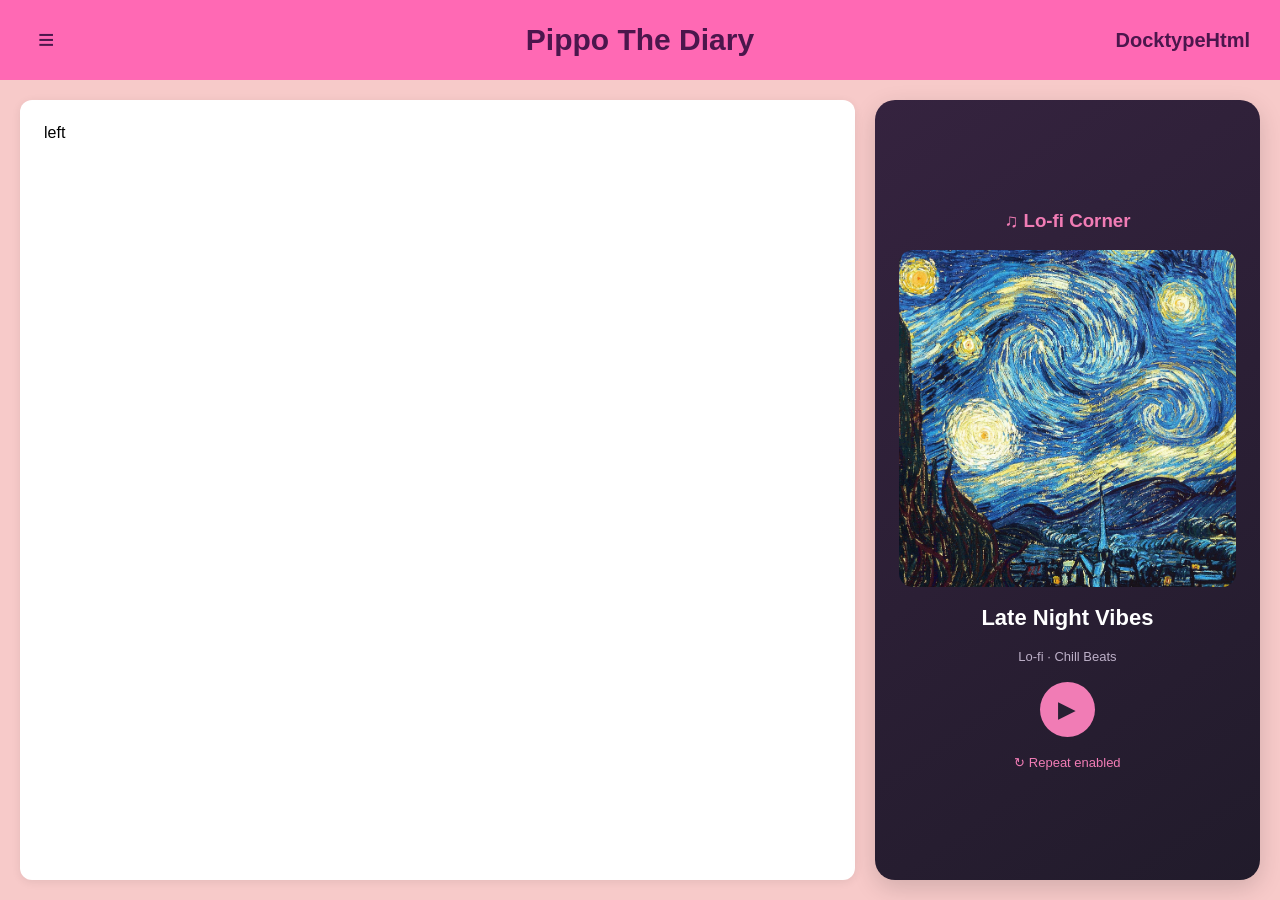
==== index.html @ 1c734524 "initial setup of the project" ====
<!DOCTYPE html>
<html>
<head>
    <title>WEB DEV PROJECT - SCHOOLAR DIARY</title>
    <link rel="stylesheet" href="style.css">
</head>

<body>
    <header class="navbar">

        <button type="button" id="hamburger" class="hamburger">
            ≡
        </button>

        <div class="nav-name">
            <a href="index.html">Pippo The Diary</a>
        </div>

        <div class="nav-team">
            <a href="about.html">DocktypeHtml</a>

        </div>
      </header>
          <div class="container">
           <div class="left">
             left 
            </div> 
                        <div class="lofi-player">

            <h3>♫ Lo-fi Corner</h3>

            <img src="media/lofi.jpg" alt="Lo-fi room">

            <h2>Late Night Vibes</h2>
            <p>Lo-fi · Chill Beats</p>

            <audio id="lofiAudio" loop>
                <source src="media/lofi.mp3" type="audio/mpeg">
            </audio>

            <button id="playBtn" onclick="toggleMusic()">
                ▶
            </button>

            <p class="repeat-text">↻ Repeat enabled</p>

        </div>

          </div>
    <script src="script.js">
      
    </script>
</body>
</html>
---- style.css ----
/* GLOBAL RESET */

* {
    margin: 0;
    padding: 0;
    box-sizing: border-box;
}

html, body {
    width: 100%;
    min-height: 100%;
}

body {
    background-color: #f3f1f5;
    font-family: Arial, sans-serif;
}


/* NAVBAR */

.navbar {
    display: grid;
    grid-template-columns: 1fr 1fr 1fr;
    align-items: center;
    padding: 15px 30px;
    background-color: #FF69B4;
    min-height: 80px;
}

.hamburger {
    justify-self: start;
    font-size: 28px;
    cursor: pointer;
    background: none;
    border: none;
    padding: 8px;
    color: #4B164C;
}

.nav-name {
    justify-self: center;
    font-size: 30px;
    font-weight: bold;
}

.nav-team {
    justify-self: end;
    font-size: 20px;
    font-weight: bold;
}

.nav-name a,
.nav-team a {
    color: #4B164C;
    text-decoration: none;
}

.nav-name a:hover,
.nav-team a:hover {
    color: #A64D79;
}


/* MAIN CONTAINER */

.container {
    display: flex;
    flex-direction: row;

    width: 100%;
    min-height: calc(100vh - 80px);

    padding: 20px;
    gap: 20px;

    background-color: #F7CAC9;
}


/* LEFT SECTION - 70% */

.left {
    flex: 7;
    min-width: 0;

    background-color: white;
    padding: 24px;

    border-radius: 12px;
    box-shadow: 0 2px 10px rgba(0, 0, 0, 0.08);
}


/* RIGHT SECTION - 30% (LOFI PLAYER) */

.lofi-player {
    flex: 3;
    min-width: 0;

    display: flex;
    flex-direction: column;
    align-items: center;
    justify-content: center;

    gap: 18px;
    padding: 24px;

    background: linear-gradient(145deg, #35233F, #211B2B);
    color: white;

    border-radius: 20px;
    box-shadow: 0 8px 25px rgba(0, 0, 0, 0.15);

    text-align: center;

    transition: transform 0.3s ease;
}

.lofi-player:hover {
    transform: scale(1.025);
}


/* ALBUM IMAGE */

.lofi-player img {
    width: 100%;
    aspect-ratio: 1 / 1;

    object-fit: cover;
    border-radius: 14px;
}


/* SONG DETAILS */

.lofi-player h3 {
    color: #F17CB5;
}

.lofi-player h2 {
    font-size: 22px;
}

.lofi-player p {
    color: #BDB0C8;
    font-size: 13px;
}


/* PLAY BUTTON */

.lofi-player button {
    width: 55px;
    height: 55px;

    border: none;
    border-radius: 50%;

    background: #F17CB5;
    color: #282033;

    font-size: 23px;
    cursor: pointer;
}

.lofi-player button:hover {
    transform: scale(1.08);
}

.lofi-player .repeat-text {
    color: #F17CB5;
}


/* MEMORY PAGE STYLES */

.right {
    flex: 3;
    min-width: 0;

    display: flex;
    background-color: white;
    padding: 24px;

    border-radius: 12px;
    box-shadow: 0 2px 10px rgba(0, 0, 0, 0.08);
}

.vertical {
    display: flex;
    flex-direction: column;

    flex: 1;
    min-height: 0;
    width: 100%;

    gap: 20px;
}

.mem1, .mem2, .mem3 {
    background-color: #F7F7F7;
    padding: 20px;

    border-radius: 12px;
    box-shadow: 0 2px 8px rgba(0, 0, 0, 0.06);

    min-height: 0;
}

.mem1 {
    flex: 4;
}

.mem2 {
    flex: 3;
}

.mem3 {
    flex: 3;
}
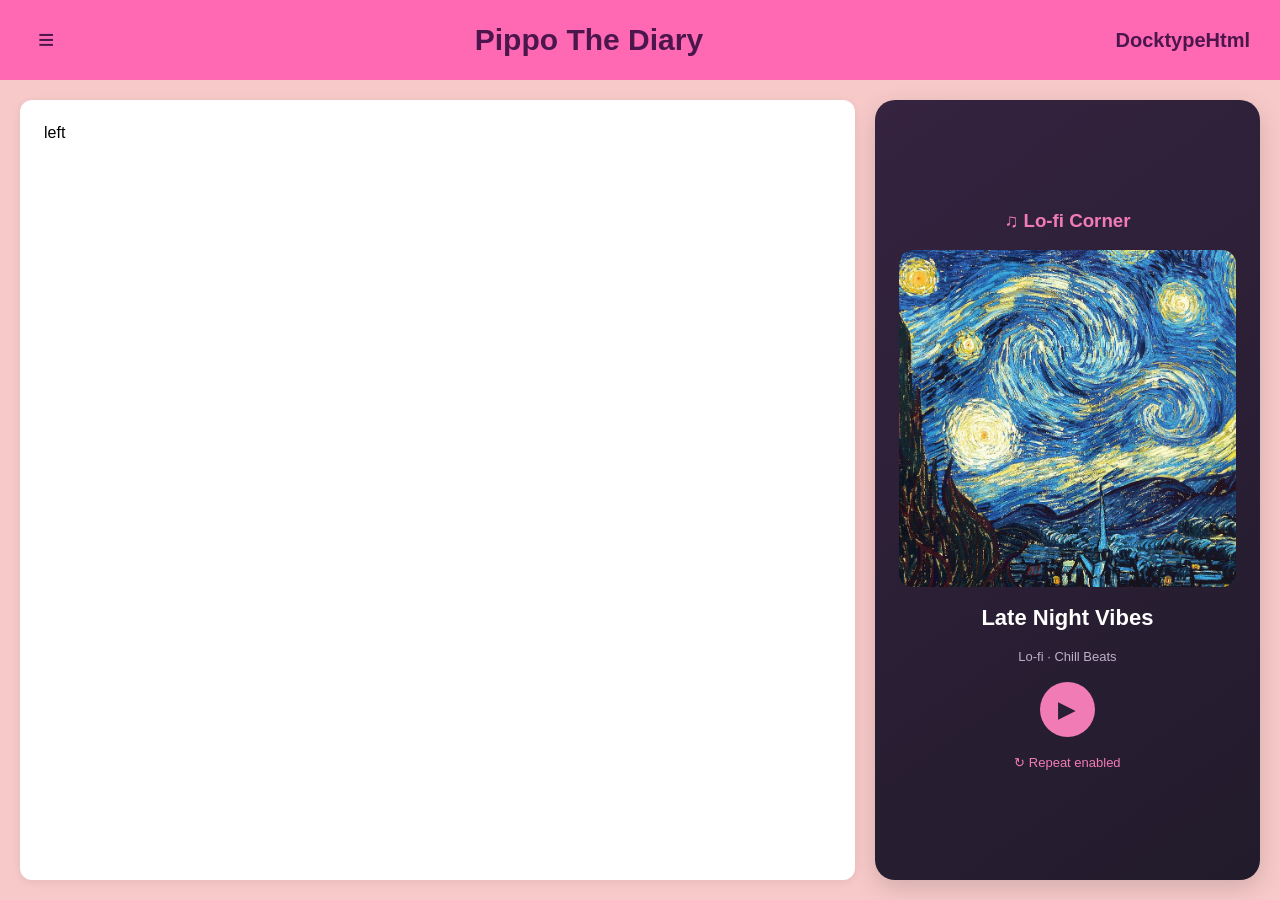
==== commit 315ab9cb: "working hamburger button" ====
--- a/index.html
+++ b/index.html
@@ -11,6 +11,12 @@
         <button type="button" id="hamburger" class="hamburger">
             ≡
         </button>
+       <ul id="navMenu" class="nav-menu">
+         <li><a href="index.html">Home</a></li> 
+        <li><a href="calendar.html">Calendar</a></li>
+        <li><a href="diary.html">Diary</a></li>
+        <li><a href="about.html">About Us</a></li>
+        </ul> 
 
         <div class="nav-name">
             <a href="index.html">Pippo The Diary</a>
--- a/style.css
+++ b/style.css
@@ -1,3 +1,4 @@
+
 
 /* GLOBAL RESET */
 
@@ -21,16 +22,18 @@
 /* NAVBAR */
 
 .navbar {
-    display: grid;
-    grid-template-columns: 1fr 1fr 1fr;
+    display: flex;
     align-items: center;
+    justify-content: space-between;
     padding: 15px 30px;
     background-color: #FF69B4;
     min-height: 80px;
-}
+    position: relative;
+}
+
+/* HAMBURGER BUTTON */
 
 .hamburger {
-    justify-self: start;
     font-size: 28px;
     cursor: pointer;
     background: none;
@@ -39,17 +42,21 @@
     color: #4B164C;
 }
 
+/* WEBSITE NAME */
+
 .nav-name {
-    justify-self: center;
     font-size: 30px;
     font-weight: bold;
 }
 
+/* TEAM NAME */
+
 .nav-team {
-    justify-self: end;
     font-size: 20px;
     font-weight: bold;
 }
+
+/* NAVBAR LINKS */
 
 .nav-name a,
 .nav-team a {
@@ -62,38 +69,68 @@
     color: #A64D79;
 }
 
+/* HAMBURGER MENU */
+
+.nav-menu {
+    display: none;
+    position: absolute;
+    top: 100%;
+    left: 0;
+    width: 100%;
+    background-color: #FF69B4;
+    list-style: none;
+    padding: 15px;
+}
+
+/* SHOW MENU */
+
+.nav-menu.active {
+    display: block;
+}
+
+/* MENU ITEMS */
+
+.nav-menu li {
+    padding: 10px;
+}
+
+.nav-menu a {
+    color: #4B164C;
+    text-decoration: none;
+    font-size: 18px;
+}
+
+.nav-menu a:hover {
+    color: #A64D79;
+}
+
 
 /* MAIN CONTAINER */
 
 .container {
     display: flex;
     flex-direction: row;
-
     width: 100%;
     min-height: calc(100vh - 80px);
-
     padding: 20px;
     gap: 20px;
-
     background-color: #F7CAC9;
 }
 
 
-/* LEFT SECTION - 70% */
+/* LEFT SECTION */
 
 .left {
     flex: 7;
     min-width: 0;
-
     background-color: white;
     padding: 24px;
-
     border-radius: 12px;
     box-shadow: 0 2px 10px rgba(0, 0, 0, 0.08);
 }
 
 
-/* RIGHT SECTION - 30% (LOFI PLAYER) */
+/* LOFI PLAYER */
 
 .lofi-player {
     flex: 3;
@@ -114,25 +151,20 @@
     box-shadow: 0 8px 25px rgba(0, 0, 0, 0.15);
 
     text-align: center;
-
-    transition: transform 0.3s ease;
 }
 
 .lofi-player:hover {
     transform: scale(1.025);
 }
 
-
 /* ALBUM IMAGE */
 
 .lofi-player img {
     width: 100%;
     aspect-ratio: 1 / 1;
-
     object-fit: cover;
     border-radius: 14px;
 }
-
 
 /* SONG DETAILS */
 
@@ -149,19 +181,15 @@
     font-size: 13px;
 }
 
-
 /* PLAY BUTTON */
 
 .lofi-player button {
     width: 55px;
     height: 55px;
-
     border: none;
     border-radius: 50%;
-
     background: #F17CB5;
     color: #282033;
-
     font-size: 23px;
     cursor: pointer;
 }
@@ -192,21 +220,17 @@
 .vertical {
     display: flex;
     flex-direction: column;
-
     flex: 1;
     min-height: 0;
     width: 100%;
-
     gap: 20px;
 }
 
 .mem1, .mem2, .mem3 {
     background-color: #F7F7F7;
     padding: 20px;
-
     border-radius: 12px;
     box-shadow: 0 2px 8px rgba(0, 0, 0, 0.06);
-
     min-height: 0;
 }
 
@@ -221,4 +245,3 @@
 .mem3 {
     flex: 3;
 }
-
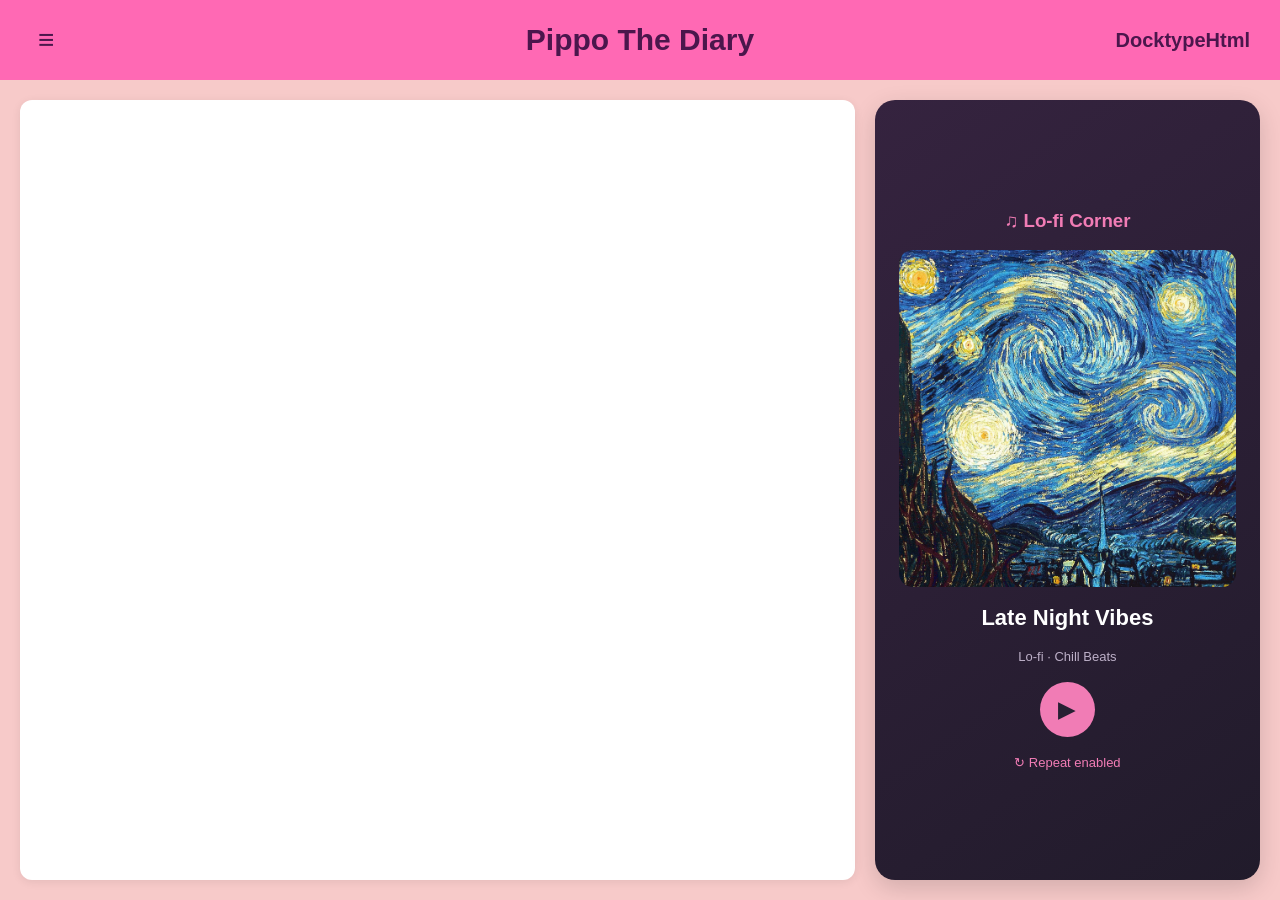
==== commit de8b5766: "random update" ====
--- a/index.html
+++ b/index.html
@@ -1,5 +1,6 @@
 <!DOCTYPE html>
 <html>
+
 <head>
     <title>WEB DEV PROJECT - SCHOOLAR DIARY</title>
     <link rel="stylesheet" href="style.css">
@@ -11,12 +12,6 @@
         <button type="button" id="hamburger" class="hamburger">
             ≡
         </button>
-       <ul id="navMenu" class="nav-menu">
-         <li><a href="index.html">Home</a></li> 
-        <li><a href="calendar.html">Calendar</a></li>
-        <li><a href="diary.html">Diary</a></li>
-        <li><a href="about.html">About Us</a></li>
-        </ul> 
 
         <div class="nav-name">
             <a href="index.html">Pippo The Diary</a>
@@ -26,12 +21,21 @@
             <a href="about.html">DocktypeHtml</a>
 
         </div>
-      </header>
-          <div class="container">
-           <div class="left">
-             left 
-            </div> 
-                        <div class="lofi-player">
+    </header>
+    <div class="container">
+        <div class="left">
+            <!-- Pomodoro timer -->
+            <div class="timer">
+
+
+            </div>
+            <div class="bar">
+
+                
+            </div>
+
+        </div>
+        <div class="lofi-player">
 
             <h3>♫ Lo-fi Corner</h3>
 
@@ -52,9 +56,10 @@
 
         </div>
 
-          </div>
+    </div>
     <script src="script.js">
-      
+
     </script>
 </body>
-</html>
+
+</html>
--- a/style.css
+++ b/style.css
@@ -1,4 +1,3 @@
-
 
 /* GLOBAL RESET */
 
@@ -22,18 +21,16 @@
 /* NAVBAR */
 
 .navbar {
-    display: flex;
+    display: grid;
+    grid-template-columns: 1fr 1fr 1fr;
     align-items: center;
-    justify-content: space-between;
     padding: 15px 30px;
     background-color: #FF69B4;
     min-height: 80px;
-    position: relative;
-}
-
-/* HAMBURGER BUTTON */
+}
 
 .hamburger {
+    justify-self: start;
     font-size: 28px;
     cursor: pointer;
     background: none;
@@ -42,21 +39,17 @@
     color: #4B164C;
 }
 
-/* WEBSITE NAME */
-
 .nav-name {
+    justify-self: center;
     font-size: 30px;
     font-weight: bold;
 }
 
-/* TEAM NAME */
-
 .nav-team {
+    justify-self: end;
     font-size: 20px;
     font-weight: bold;
 }
-
-/* NAVBAR LINKS */
 
 .nav-name a,
 .nav-team a {
@@ -69,68 +62,38 @@
     color: #A64D79;
 }
 
-/* HAMBURGER MENU */
-
-.nav-menu {
-    display: none;
-    position: absolute;
-    top: 100%;
-    left: 0;
-    width: 100%;
-    background-color: #FF69B4;
-    list-style: none;
-    padding: 15px;
-}
-
-/* SHOW MENU */
-
-.nav-menu.active {
-    display: block;
-}
-
-/* MENU ITEMS */
-
-.nav-menu li {
-    padding: 10px;
-}
-
-.nav-menu a {
-    color: #4B164C;
-    text-decoration: none;
-    font-size: 18px;
-}
-
-.nav-menu a:hover {
-    color: #A64D79;
-}
-
 
 /* MAIN CONTAINER */
 
 .container {
     display: flex;
     flex-direction: row;
+
     width: 100%;
     min-height: calc(100vh - 80px);
+
     padding: 20px;
     gap: 20px;
+
     background-color: #F7CAC9;
 }
 
 
-/* LEFT SECTION */
+/* LEFT SECTION - 70% */
 
 .left {
     flex: 7;
     min-width: 0;
+
     background-color: white;
     padding: 24px;
+
     border-radius: 12px;
     box-shadow: 0 2px 10px rgba(0, 0, 0, 0.08);
 }
 
 
-/* LOFI PLAYER */
+/* RIGHT SECTION - 30% (LOFI PLAYER) */
 
 .lofi-player {
     flex: 3;
@@ -151,20 +114,25 @@
     box-shadow: 0 8px 25px rgba(0, 0, 0, 0.15);
 
     text-align: center;
+
+    transition: transform 0.3s ease;
 }
 
 .lofi-player:hover {
     transform: scale(1.025);
 }
 
+
 /* ALBUM IMAGE */
 
 .lofi-player img {
     width: 100%;
     aspect-ratio: 1 / 1;
+
     object-fit: cover;
     border-radius: 14px;
 }
+
 
 /* SONG DETAILS */
 
@@ -181,15 +149,19 @@
     font-size: 13px;
 }
 
+
 /* PLAY BUTTON */
 
 .lofi-player button {
     width: 55px;
     height: 55px;
+
     border: none;
     border-radius: 50%;
+
     background: #F17CB5;
     color: #282033;
+
     font-size: 23px;
     cursor: pointer;
 }
@@ -220,17 +192,21 @@
 .vertical {
     display: flex;
     flex-direction: column;
+
     flex: 1;
     min-height: 0;
     width: 100%;
+
     gap: 20px;
 }
 
 .mem1, .mem2, .mem3 {
     background-color: #F7F7F7;
     padding: 20px;
+
     border-radius: 12px;
     box-shadow: 0 2px 8px rgba(0, 0, 0, 0.06);
+
     min-height: 0;
 }
 
@@ -245,3 +221,8 @@
 .mem3 {
     flex: 3;
 }
+
+
+/* Pomodoro css */
+
+
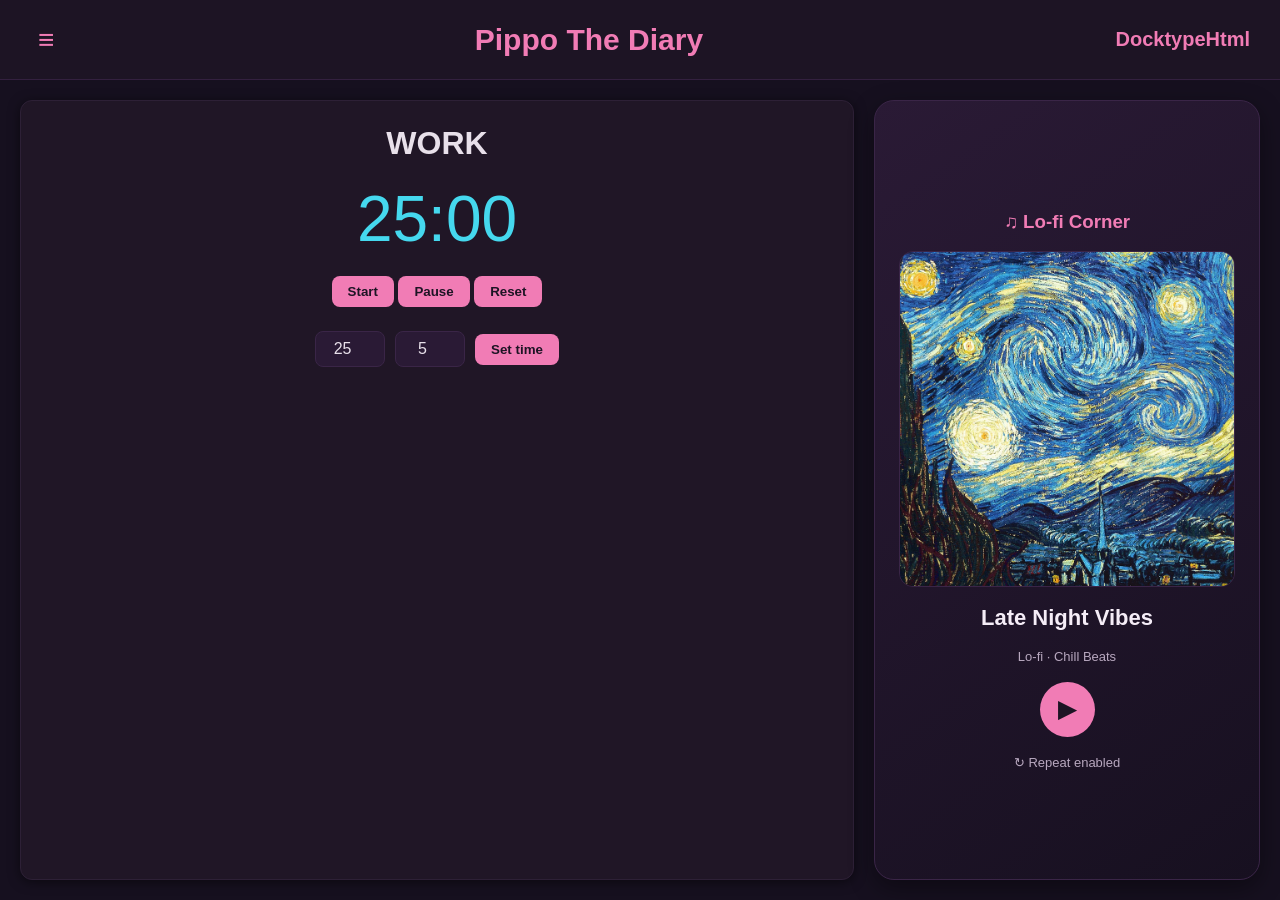
==== commit 5e832576: "Add files via upload" ====
--- a/index.html
+++ b/index.html
@@ -2,7 +2,7 @@
 <html>
 
 <head>
-    <title>WEB DEV PROJECT - SCHOOLAR DIARY</title>
+    <title>WEB DEV PROJECT - SCHOLAR DIARY</title>
     <link rel="stylesheet" href="style.css">
 </head>
 
@@ -12,6 +12,12 @@
         <button type="button" id="hamburger" class="hamburger">
             ≡
         </button>
+        <ul id="navMenu" class="nav-menu">
+            <li><a href="index.html">Home</a></li>
+            <li><a href="calendar.html">Calendar</a></li>
+            <li><a href="diary.html">Diary</a></li>
+            <li><a href="about.html">About Us</a></li>
+        </ul>
 
         <div class="nav-name">
             <a href="index.html">Pippo The Diary</a>
@@ -26,12 +32,19 @@
         <div class="left">
             <!-- Pomodoro timer -->
             <div class="timer">
-
-
+                <h1 id="label">Work</h1>
+                <div id="time">25:00</div>
+                <button id="start">Start</button>
+                <button id="pause">Pause</button>
+                <button id="reset">Reset</button>
             </div>
+            <audio id="bell_ring">
+                <source src="media/bell_ring.mp3" type="audio/mpeg">
+            </audio>
             <div class="bar">
-
-                
+                <input type="number" id="work_time_setter" value="25">
+                <input type="number" id="break_time_setter" value="5">
+                <button id="set_new_time">Set time</button>
             </div>
 
         </div>
--- a/style.css
+++ b/style.css
@@ -1,4 +1,3 @@
-
 /* GLOBAL RESET */
 
 * {
@@ -7,59 +6,115 @@
     box-sizing: border-box;
 }
 
-html, body {
+html,
+body {
     width: 100%;
     min-height: 100%;
 }
 
 body {
-    background-color: #f3f1f5;
+    background-color: #120d18;
     font-family: Arial, sans-serif;
+    color: #e8e0ea;
+}
+
+button {
+    padding: 8px 16px;
+    background-color: #F17CB5;
+    color: #1d1424;
+    border: none;
+    border-radius: 8px;
+    font-weight: bold;
+    cursor: pointer;
 }
 
 
 /* NAVBAR */
 
 .navbar {
-    display: grid;
-    grid-template-columns: 1fr 1fr 1fr;
+    display: flex;
     align-items: center;
+    justify-content: space-between;
     padding: 15px 30px;
-    background-color: #FF69B4;
+    background-color: #1d1424;
+    border-bottom: 1px solid #33203f;
     min-height: 80px;
-}
+    position: relative;
+}
+
+/* HAMBURGER BUTTON */
 
 .hamburger {
-    justify-self: start;
     font-size: 28px;
     cursor: pointer;
     background: none;
     border: none;
     padding: 8px;
-    color: #4B164C;
-}
+    color: #F17CB5;
+}
+
+/* WEBSITE NAME */
 
 .nav-name {
-    justify-self: center;
     font-size: 30px;
     font-weight: bold;
 }
 
+/* TEAM NAME */
+
 .nav-team {
-    justify-self: end;
     font-size: 20px;
     font-weight: bold;
 }
 
+/* NAVBAR LINKS */
+
 .nav-name a,
 .nav-team a {
-    color: #4B164C;
+    color: #F17CB5;
     text-decoration: none;
 }
 
 .nav-name a:hover,
 .nav-team a:hover {
-    color: #A64D79;
+    color: #ffd0e4;
+}
+
+/* HAMBURGER MENU */
+
+.nav-menu {
+    display: none;
+    position: absolute;
+    top: 100%;
+    left: 0;
+    width: 100%;
+    background-color: #241830;
+    border-bottom: 1px solid #33203f;
+    list-style: none;
+    padding: 15px;
+    z-index: 100;
+}
+
+/* SHOW MENU */
+
+.nav-menu.active {
+    display: block;
+}
+
+/* MENU ITEMS */
+
+.nav-menu li {
+    padding: 10px;
+}
+
+.nav-menu a {
+    color: #e8e0ea;
+    text-decoration: none;
+    font-size: 18px;
+}
+
+.nav-menu a:hover {
+    color: #F17CB5;
 }
 
 
@@ -68,32 +123,28 @@
 .container {
     display: flex;
     flex-direction: row;
-
     width: 100%;
     min-height: calc(100vh - 80px);
-
     padding: 20px;
     gap: 20px;
-
-    background-color: #F7CAC9;
-}
-
-
-/* LEFT SECTION - 70% */
+    background-color: #16101f;
+}
+
+
+/* LEFT SECTION */
 
 .left {
     flex: 7;
     min-width: 0;
-
-    background-color: white;
+    background-color: #201626;
     padding: 24px;
-
     border-radius: 12px;
-    box-shadow: 0 2px 10px rgba(0, 0, 0, 0.08);
-}
-
-
-/* RIGHT SECTION - 30% (LOFI PLAYER) */
+    box-shadow: 0 2px 12px rgba(0, 0, 0, 0.5);
+    border: 1px solid #2d2036;
+}
+
+
+/* LOFI PLAYER */
 
 .lofi-player {
     flex: 3;
@@ -107,32 +158,29 @@
     gap: 18px;
     padding: 24px;
 
-    background: linear-gradient(145deg, #35233F, #211B2B);
-    color: white;
-
+    background: linear-gradient(145deg, #2a1a35, #171020);
+    color: #e8e0ea;
+
+    border: 1px solid #3a2547;
     border-radius: 20px;
-    box-shadow: 0 8px 25px rgba(0, 0, 0, 0.15);
+    box-shadow: 0 8px 25px rgba(0, 0, 0, 0.4);
 
     text-align: center;
-
-    transition: transform 0.3s ease;
 }
 
 .lofi-player:hover {
     transform: scale(1.025);
 }
 
-
 /* ALBUM IMAGE */
 
 .lofi-player img {
     width: 100%;
     aspect-ratio: 1 / 1;
-
     object-fit: cover;
     border-radius: 14px;
-}
-
+    border: 1px solid #3a2547;
+}
 
 /* SONG DETAILS */
 
@@ -142,36 +190,34 @@
 
 .lofi-player h2 {
     font-size: 22px;
+    color: #f5edf7;
 }
 
 .lofi-player p {
-    color: #BDB0C8;
+    color: #b8a8bf;
     font-size: 13px;
 }
-
 
 /* PLAY BUTTON */
 
 .lofi-player button {
     width: 55px;
     height: 55px;
-
     border: none;
     border-radius: 50%;
-
     background: #F17CB5;
-    color: #282033;
-
+    color: #1d1424;
     font-size: 23px;
     cursor: pointer;
 }
 
 .lofi-player button:hover {
     transform: scale(1.08);
+    background: #ff9ac6;
 }
 
 .lofi-player .repeat-text {
-    color: #F17CB5;
+    color: #b8a8bf;
 }
 
 
@@ -182,31 +228,31 @@
     min-width: 0;
 
     display: flex;
-    background-color: white;
+    background-color: #201626;
     padding: 24px;
 
+    border: 1px solid #2d2036;
     border-radius: 12px;
-    box-shadow: 0 2px 10px rgba(0, 0, 0, 0.08);
+    box-shadow: 0 2px 12px rgba(0, 0, 0, 0.5);
 }
 
 .vertical {
     display: flex;
     flex-direction: column;
-
     flex: 1;
     min-height: 0;
     width: 100%;
-
     gap: 20px;
 }
 
-.mem1, .mem2, .mem3 {
-    background-color: #F7F7F7;
+.mem1,
+.mem2,
+.mem3 {
+    background-color: #2a1e33;
     padding: 20px;
-
     border-radius: 12px;
-    box-shadow: 0 2px 8px rgba(0, 0, 0, 0.06);
-
+    border: 1px solid #3a2a45;
+    box-shadow: 0 2px 8px rgba(0, 0, 0, 0.4);
     min-height: 0;
 }
 
@@ -222,7 +268,56 @@
     flex: 3;
 }
 
-
-/* Pomodoro css */
-
-
+/* Pomodoro timer  */
+
+.timer {
+    text-align: center;
+}
+
+#time {
+    font-size: 64px;
+    color: #45d8ee;
+    margin: 20px 0;
+}
+
+#bell_ring {
+    display: none;   
+}
+
+.bar {
+    display: flex;
+    justify-content: center;
+    align-items: center;
+    gap: 10px;
+    margin-top: 24px;
+}
+
+.bar input[type="number"] {
+    width: 70px;
+    padding: 8px 10px;
+    background-color: #2a1a35;
+    border: 1px solid #3a2547;
+    border-radius: 8px;
+    color: #e8e0ea;
+    font-size: 16px;
+    text-align: center;
+}
+
+.bar input[type="number"]:focus {
+    outline: none;
+    border-color: #45d8ee;
+}
+
+.bar button {
+    padding: 8px 16px;
+    background-color: #F17CB5;
+    color: #1d1424;
+    border: none;
+    border-radius: 8px;
+    font-weight: bold;
+    cursor: pointer;
+}
+
+.bar button:hover {
+    background-color: #ff9ac6;
+}
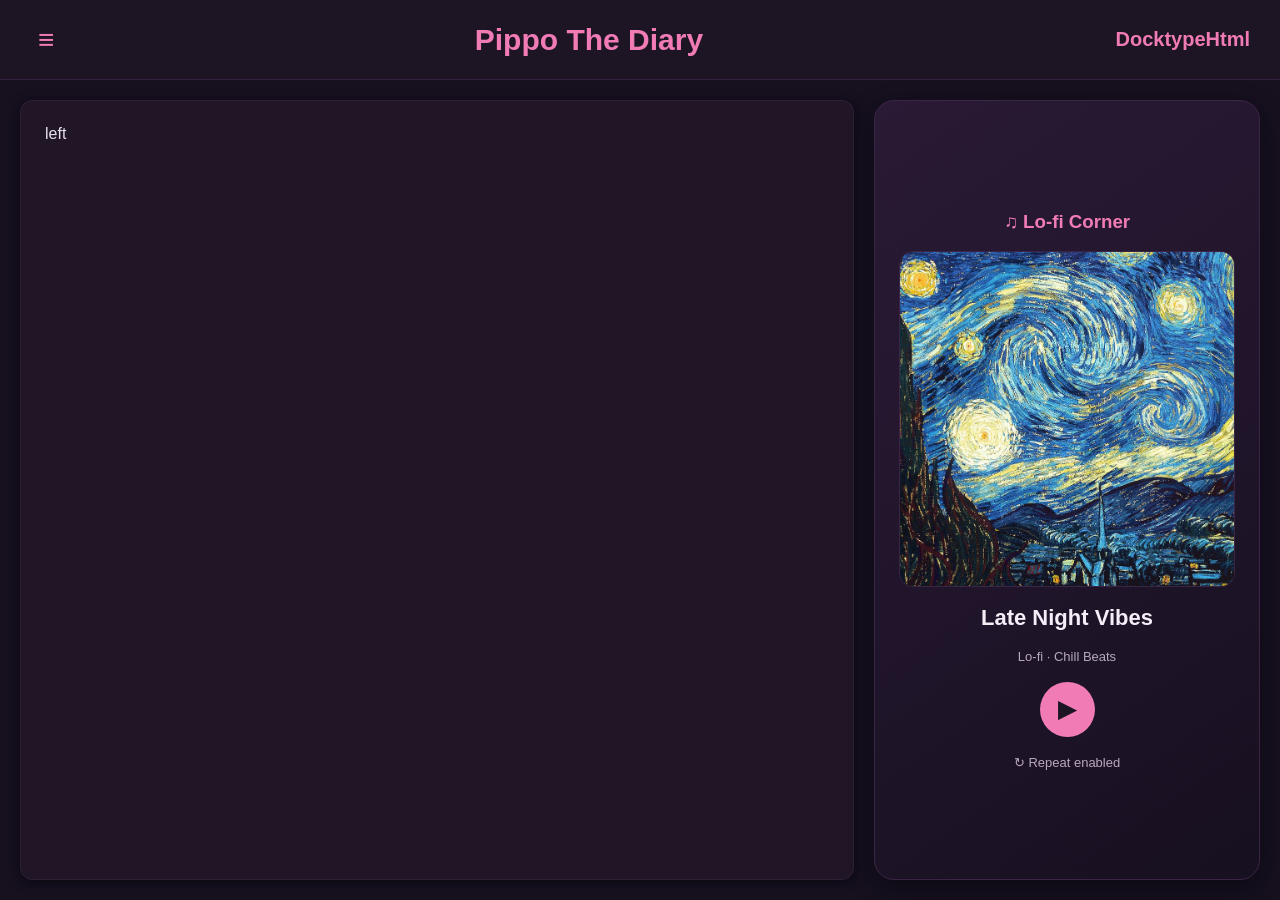
==== commit 81533bd4: "Update" ====
--- a/index.html
+++ b/index.html
@@ -27,28 +27,12 @@
             <a href="about.html">DocktypeHtml</a>
 
         </div>
-    </header>
-    <div class="container">
-        <div class="left">
-            <!-- Pomodoro timer -->
-            <div class="timer">
-                <h1 id="label">Work</h1>
-                <div id="time">25:00</div>
-                <button id="start">Start</button>
-                <button id="pause">Pause</button>
-                <button id="reset">Reset</button>
-            </div>
-            <audio id="bell_ring">
-                <source src="media/bell_ring.mp3" type="audio/mpeg">
-            </audio>
-            <div class="bar">
-                <input type="number" id="work_time_setter" value="25">
-                <input type="number" id="break_time_setter" value="5">
-                <button id="set_new_time">Set time</button>
-            </div>
-
-        </div>
-        <div class="lofi-player">
+      </header>
+          <div class="container">
+           <div class="left">
+             left 
+            </div> 
+                        <div class="lofi-player">
 
             <h3>♫ Lo-fi Corner</h3>
 
@@ -69,9 +53,9 @@
 
         </div>
 
-    </div>
+          </div>
     <script src="script.js">
-
+      
     </script>
 </body>
 
--- a/style.css
+++ b/style.css
@@ -268,6 +268,12 @@
     flex: 3;
 }
 
+<<<<<<< HEAD
+
+/* Pomodoro css */
+
+
+=======
 /* Pomodoro timer  */
 
 .timer {
@@ -320,4 +326,146 @@
 
 .bar button:hover {
     background-color: #ff9ac6;
-}+}
+
+/* Calendar page styles */
+
+.calendar-wrapper {
+    display: flex;
+    flex-direction: row;
+    width: 100%;
+    min-height: calc(100vh - 80px);
+    padding: 20px;
+    gap: 20px;
+    background-color: #16101f;
+}
+
+/* LEFT COLUMN: split into top (calendar) and bottom (closest tasks) */
+.left-col {
+    display: flex;
+    flex-direction: column;
+    flex: 1;
+    min-width: 0;
+    gap: 20px;
+}
+
+.top-cal {
+    flex: 2;
+    min-width: 0;
+    background-color: #201626;
+    padding: 20px;
+    border-radius: 12px;
+    box-shadow: 0 2px 12px rgba(0,0,0,0.5);
+    border: 1px solid #2d2036;
+    overflow-y: auto;
+    display: flex;
+    flex-direction: column;
+    gap: 12px;
+}
+
+.bottom-cal {
+    flex: 1;
+    min-width: 0;
+    background-color: #201626;
+    padding: 20px;
+    border-radius: 12px;
+    box-shadow: 0 2px 12px rgba(0,0,0,0.5);
+    border: 1px solid #2d2036;
+    overflow-y: auto;
+    display: flex;
+    flex-direction: column;
+    gap: 10px;
+}
+
+/* RIGHT COLUMN: one big panel for day details */
+.right-col {
+    flex: 1;
+    min-width: 0;
+    background-color: #201626;
+    padding: 20px;
+    border-radius: 12px;
+    box-shadow: 0 2px 12px rgba(0,0,0,0.5);
+    border: 1px solid #2d2036;
+    overflow-y: auto;
+    display: flex;
+    flex-direction: column;
+    gap: 12px;
+}
+
+/* Day grid */
+.day-grid {
+    display: grid;
+    grid-template-columns: repeat(7, 1fr);
+    gap: 6px;
+}
+
+.day-cell {
+    background-color: #2a1e33;
+    padding: 12px 8px;
+    border-radius: 8px;
+    border: 1px solid #3a2a45;
+    text-align: center;
+    cursor: pointer;
+    font-size: 14px;
+    color: #e8e0ea;
+}
+
+.day-cell:hover {
+    background-color: #352845;
+}
+
+.day-cell.empty {
+    cursor: default;
+    background: transparent;
+    border: none;
+}
+
+.day-cell.selected {
+    background-color: #F17CB5;
+    color: #1d1424;
+    font-weight: bold;
+}
+
+/* Diary page styles */
+.left-diary {
+    flex: 0 0 250px;
+    min-width: 0;
+    background-color: #201626;
+    padding: 20px;
+    border-radius: 12px;
+    box-shadow: 0 2px 12px rgba(0,0,0,0.5);
+    border: 1px solid #2d2036;
+    overflow-y: auto;
+}
+
+.right-diary {
+    flex: 1;
+    min-width: 0;
+    background-color: #201626;
+    padding: 20px;
+    border-radius: 12px;
+    box-shadow: 0 2px 12px rgba(0,0,0,0.5);
+    border: 1px solid #2d2036;
+}
+
+/* Diary page styles */
+.left-diary {
+    flex: 0 0 250px;
+    min-width: 0;
+    background-color: #201626;
+    padding: 20px;
+    border-radius: 12px;
+    box-shadow: 0 2px 12px rgba(0,0,0,0.5);
+    border: 1px solid #2d2036;
+    overflow-y: auto;
+}
+.right-diary {
+    flex: 1;
+    min-width: 0;
+    background-color: #201626;
+    padding: 20px;
+    border-radius: 12px;
+    box-shadow: 0 2px 12px rgba(0,0,0,0.5);
+    border: 1px solid #2d2036;
+}
+>>>>>>> fc37ef314f7b23917fce6c15878b5c05e3152545
